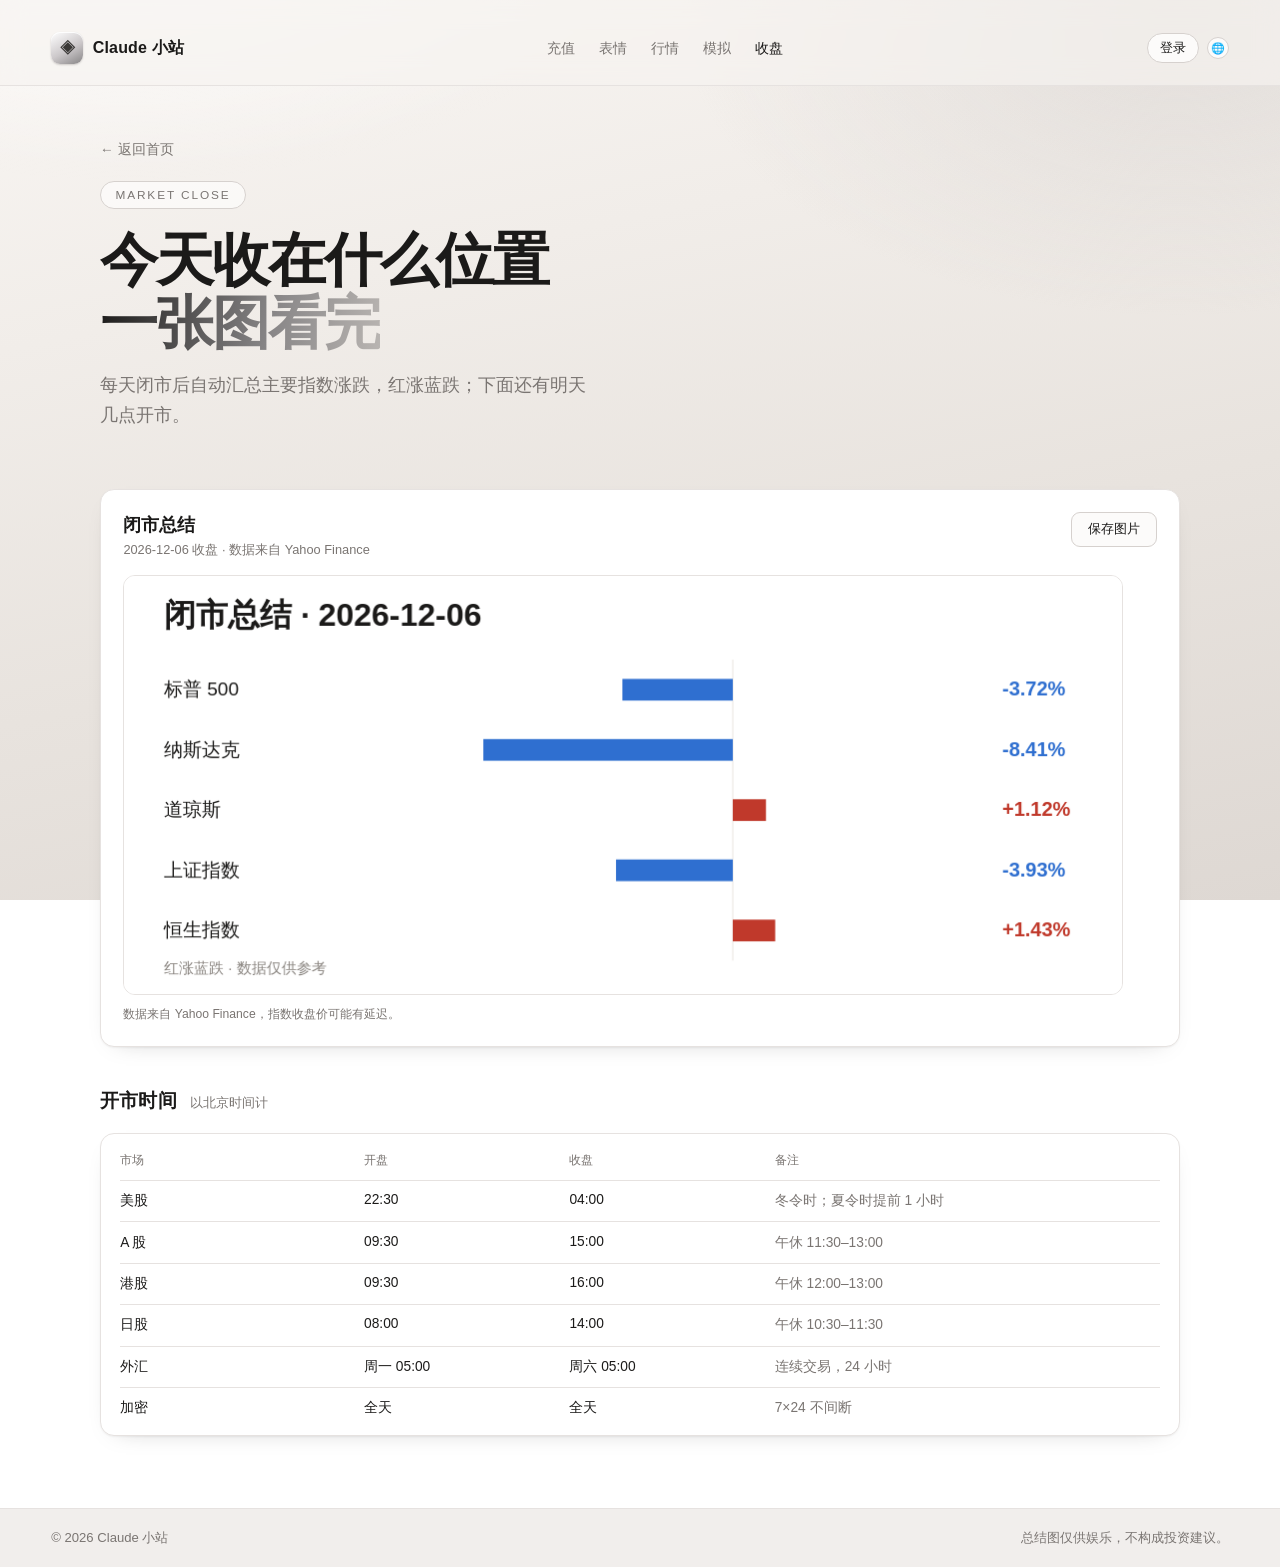
==== close.html @ b7e1d16d "Replace logs page with emoji gallery: close.html" ====
<!DOCTYPE html>
<html lang="zh-CN">
<head>
<meta charset="UTF-8" />
<meta name="viewport" content="width=device-width, initial-scale=1.0" />
<title>收盘总结 · Claude 小站</title>
<meta name="description" content="每日闭市总结图与次日开市时间。" />
<link rel="stylesheet" href="style.css?v=25" />
</head>
<body>
  <div class="glow" aria-hidden="true"></div>

  <header>
    <a class="brand" href="index.html"><span class="mark">◈</span> Claude 小站</a>
    <nav>
      <a href="recharge.html">充值</a>
      <a href="emoji.html">表情</a>
      <a href="stocks.html">行情</a>
      <a href="sim.html">模拟</a>
      <a href="close.html" class="active">收盘</a>
    </nav>
    <div class="user-area" id="userArea">
      <button class="user-btn" id="userBtn" aria-haspopup="dialog">登录</button>
    </div>
  </header>

  <main>
    <a class="back" href="index.html">← 返回首页</a>

    <div class="hero">
      <span class="eyebrow">Market Close</span>
      <h1>今天收在什么位置<br /><span class="grad">一张图看完</span></h1>
      <p class="lead">每天闭市后自动汇总主要指数涨跌，红涨蓝跌；下面还有明天几点开市。</p>
    </div>

    <section class="close-card card">
      <div class="close-head">
        <div>
          <h2 id="closeTitle">闭市总结</h2>
          <p id="closeDate" class="close-date">--</p>
        </div>
        <button class="btn btn-ghost" id="saveImg">保存图片</button>
      </div>
      <canvas id="closeCanvas" width="1000" height="420"></canvas>
      <p class="close-note" id="closeNote">数据来自 Yahoo Finance，指数收盘价可能有延迟。</p>
    </section>

    <section class="hours">
      <div class="sec-head"><h2>开市时间</h2><span>以北京时间计</span></div>
      <div class="card hours-table">
        <div class="hours-row hours-head"><span>市场</span><span>开盘</span><span>收盘</span><span>备注</span></div>
        <div class="hours-row"><span>美股</span><span>22:30</span><span>04:00</span><span>冬令时；夏令时提前 1 小时</span></div>
        <div class="hours-row"><span>A 股</span><span>09:30</span><span>15:00</span><span>午休 11:30–13:00</span></div>
        <div class="hours-row"><span>港股</span><span>09:30</span><span>16:00</span><span>午休 12:00–13:00</span></div>
        <div class="hours-row"><span>日股</span><span>08:00</span><span>14:00</span><span>午休 10:30–11:30</span></div>
        <div class="hours-row"><span>外汇</span><span>周一 05:00</span><span>周六 05:00</span><span>连续交易，24 小时</span></div>
        <div class="hours-row"><span>加密</span><span>全天</span><span>全天</span><span>7×24 不间断</span></div>
      </div>
    </section>
  </main>

  <footer>
    <span>© <span id="year">2026</span> Claude 小站</span>
    <span>总结图仅供娱乐，不构成投资建议。</span>
  </footer>

  <div class="rotate-tip" aria-hidden="true">
    <div class="rotate-box">
      <div class="rotate-icon">↻</div>
      <p>把手机横过来用呀～</p>
      <span>横屏之后内容更舒服</span>
    </div>
  </div>

  <div class="user-modal" id="userModal" hidden>
    <div class="user-panel" role="dialog" aria-modal="true" aria-label="账号与资料">
      <button class="user-close" id="userClose" aria-label="关闭">×</button>
      <div id="loginBox">
        <h3>登录</h3>
        <div class="login-tabs" id="loginTabs">
          <button type="button" data-provider="wechat" class="on">微信</button>
          <button type="button" data-provider="qq">QQ</button>
          <button type="button" data-provider="email">邮箱</button>
        </div>
        <label><span id="acctLabel">微信号</span><input id="lAccount" placeholder="输入微信号" autocomplete="off" /></label>
        <label>昵称（可选）<input id="lName" autocomplete="nickname" placeholder="随便取一个" /></label>
        <label id="passWrap" hidden>密码<input id="lPass" type="password" autocomplete="current-password" placeholder="邮箱登录需要密码" /></label>
        <div class="user-actions"><button class="btn btn-primary" id="loginGo">登录 / 注册</button></div>
        <p class="user-hint">本地模拟登录，账号只存在这台浏览器里，换设备就没了。</p>
      </div>
      <div id="profileBox" hidden>
        <h3>我的资料</h3>
        <label>头像
          <select id="uAvatar">
            <option value="🙂">🙂</option><option value="😺">😺</option><option value="🐶">🐶</option>
            <option value="🐰">🐰</option><option value="🦊">🦊</option><option value="🐼">🐼</option>
            <option value="🐳">🐳</option><option value="🌸">🌸</option><option value="⭐">⭐</option>
          </select>
        </label>
        <label>昵称<input id="uName" /></label>
        <label>QQ 号<input id="uQQ" inputmode="numeric" /></label>
        <label>简介<textarea id="uBio" placeholder="写点啥都行"></textarea></label>
        <div class="user-actions">
          <button class="btn btn-primary" id="uSave">保存</button>
          <button class="btn btn-ghost" id="uLogout">退出</button>
        </div>
        <p class="user-hint">资料只保存在本机浏览器。</p>
      </div>
      <p class="user-msg" id="userMsg"></p>
    </div>
  </div>

  <script src="site.js?v=3"></script>
  <script src="close.js?v=3"></script>
  <script src="pet.js?v=7"></script>
  <script src="i18n.js?v=4"></script>
</body>
</html>
---- style.css ----
:root {
  --bg: #F1EDE9;
  --bg-deep: #DED8D3;
  --field: #EAE5E0;
  --card: #FFFFFF;
  --fg: #1B1A19;
  --muted: #7A7572;
  --line: #D6D1CE;
  --line-soft: #E6E2E0;
  --accent: #2B2A28;
  --accent-soft: #878586;
  --green: #2F7D4F;
  --red: #B34A32;
}
* { box-sizing: border-box; }
html, body { margin: 0; padding: 0; }
body {
  min-height: 100vh;
  background: linear-gradient(168deg, #F9F6F3 0%, #F1EDE9 30%, #E8E3DE 62%, #DED8D3 100%);
  background-attachment: fixed;
  background-repeat: no-repeat;
  color: var(--fg);
  font-family: -apple-system, BlinkMacSystemFont, "Segoe UI", "PingFang SC",
    "Hiragino Sans GB", "Microsoft YaHei", sans-serif;
  display: flex;
  flex-direction: column;
  overflow-x: hidden;
  -webkit-font-smoothing: antialiased;
}
.glow {
  position: fixed; inset: 0; pointer-events: none;
  background:
    radial-gradient(56rem 30rem at 10% -12%, rgba(255, 255, 255, 0.9), transparent 60%),
    radial-gradient(50rem 30rem at 92% 2%, rgba(214, 209, 206, 0.55), transparent 62%),
    radial-gradient(44rem 28rem at 50% 112%, rgba(228, 224, 222, 0.9), transparent 62%);
}
header {
  position: relative; z-index: 1;
  display: flex; align-items: center; justify-content: space-between;
  padding: 2rem clamp(1.2rem, 4vw, 3.4rem) 1.3rem;
  border-bottom: 1px solid var(--line-soft);
  background: rgba(246, 243, 240, 0.66);
  backdrop-filter: blur(12px);
}
.brand { display: flex; align-items: center; gap: 0.6rem; font-weight: 640; letter-spacing: 0.01em; color: var(--fg); text-decoration: none; }
.mark {
  width: 32px; height: 32px; border-radius: 9px;
  background: linear-gradient(150deg, #FFFFFF, #CCC8CA 55%, #878586);
  box-shadow: 0 1px 2px rgba(0,0,0,0.18), inset 0 1px 0 rgba(255,255,255,0.9);
  display: grid; place-items: center; font-size: 15px; color: #3a3836;
}
nav { display: flex; gap: 1.5rem; font-size: 0.9rem; }
nav a { color: var(--muted); text-decoration: none; transition: color 0.2s; }
nav a:hover { color: var(--fg); }
nav a.active { color: var(--fg); font-weight: 560; }
main {
  position: relative; z-index: 1; flex: 1;
  width: min(1080px, 92vw); margin: 0 auto;
  padding: clamp(2rem, 6vh, 4rem) 0 4.5rem;
}
.hero { margin-bottom: 3.2rem; }
.eyebrow {
  display: inline-flex; align-items: center; gap: 0.5rem;
  font-size: 0.74rem; letter-spacing: 0.16em; text-transform: uppercase;
  color: var(--muted); border: 1px solid var(--line); border-radius: 999px;
  padding: 0.38rem 0.9rem; background: rgba(255, 255, 255, 0.6);
}
h1 {
  font-size: clamp(2rem, 5.2vw, 3.6rem); line-height: 1.1;
  letter-spacing: -0.035em; margin: 1.2rem 0 0.9rem; max-width: 22ch;
  color: var(--fg);
}
h1 .grad {
  background: linear-gradient(100deg, #1B1A19, #878586 60%, #B9B5B2);
  -webkit-background-clip: text; background-clip: text; color: transparent;
}
.lead { color: var(--muted); font-size: clamp(0.98rem, 2vw, 1.1rem); line-height: 1.75; max-width: 50ch; margin: 0; }
.lead mark { background: none; color: var(--fg); text-decoration: underline; text-decoration-color: var(--line); text-underline-offset: 3px; }
section { scroll-margin-top: 1.5rem; }
.sec-head { display: flex; align-items: baseline; gap: 0.8rem; margin-bottom: 1.2rem; }
.sec-head h2 { margin: 0; font-size: 1.2rem; letter-spacing: 0.01em; color: var(--fg); }
.sec-head span { color: var(--muted); font-size: 0.84rem; }
.grid { display: grid; grid-template-columns: repeat(auto-fit, minmax(240px, 1fr)); gap: 1rem; }
.card {
  padding: 1.4rem; border-radius: 14px; border: 1px solid var(--line-soft);
  background: var(--card);
  box-shadow: 0 1px 2px rgba(27, 26, 25, 0.05), 0 8px 24px -18px rgba(27, 26, 25, 0.35);
}
.plan .name { color: var(--muted); font-size: 0.85rem; letter-spacing: 0.05em; display: flex; align-items: center; gap: 0.5rem; }
.plan .price { font-size: 2rem; font-weight: 700; margin: 0.5rem 0 0.2rem; letter-spacing: -0.025em; color: var(--fg); }
.plan .price small { font-size: 0.88rem; font-weight: 500; color: var(--muted); }
.plan ul { margin: 0.9rem 0 0; padding: 0; list-style: none; }
.plan li { color: var(--muted); font-size: 0.9rem; line-height: 1.75; padding-left: 1rem; position: relative; }
.plan li::before { content: "·"; position: absolute; left: 0.15rem; color: var(--accent-soft); font-weight: 700; }
.badge {
  display: inline-block; font-size: 0.7rem; padding: 0.16rem 0.5rem; border-radius: 999px;
  background: #F1EFED; border: 1px solid var(--line); color: #6F6A67;
}
.entry-link { text-decoration: none; color: inherit; display: block; transition: transform 0.18s, box-shadow 0.18s; }
.entry-link .card { height: 100%; display: flex; flex-direction: column; }
.entry-link:hover { transform: translateY(-3px); }
.entry-link:hover .card { box-shadow: 0 2px 4px rgba(27, 26, 25, 0.07), 0 18px 40px -20px rgba(27, 26, 25, 0.45); }
.entry-ico {
  width: 42px; height: 42px; border-radius: 11px; display: grid; place-items: center;
  font-size: 19px; color: #3A3836;
  background: linear-gradient(150deg, #FFFFFF, #E4E0DD);
  border: 1px solid var(--line);
  box-shadow: inset 0 1px 0 rgba(255,255,255,0.9);
}
.entry-link h3 { margin: 0.9rem 0 0.4rem; font-size: 1.05rem; color: var(--fg); }
.entry-link p { margin: 0; color: var(--muted); font-size: 0.9rem; line-height: 1.65; }
.entry-link .go { margin-top: 1rem; font-size: 0.86rem; color: var(--fg); font-weight: 560; }
.btn {
  display: inline-flex; align-items: center; justify-content: center; gap: 0.4rem;
  width: 100%; padding: 0.7rem 1rem; border-radius: 9px; font-size: 0.9rem;
  font-weight: 560; text-decoration: none; cursor: pointer; border: none;
  transition: transform 0.15s, box-shadow 0.15s, background 0.15s;
}
.btn-primary { color: #FAF9F7; background: var(--accent); box-shadow: 0 1px 2px rgba(0,0,0,0.2); }
.btn-primary:hover { background: #3A3836; }
.btn-ghost { color: var(--fg); border: 1px solid var(--line); background: #FCFBFA; }
.btn-ghost:hover { background: #F3F1EF; }
.steps { display: grid; grid-template-columns: repeat(auto-fit, minmax(200px, 1fr)); gap: 1rem; margin-top: 1.2rem; }
.step .n {
  width: 27px; height: 27px; border-radius: 8px; display: grid; place-items: center;
  font-size: 0.82rem; font-weight: 700; color: #3A3836;
  background: linear-gradient(150deg, #FFFFFF, #DDD9D6);
  border: 1px solid var(--line);
  box-shadow: inset 0 1px 0 rgba(255,255,255,0.9);
}
.step h3 { margin: 0.7rem 0 0.35rem; font-size: 0.94rem; color: var(--fg); }
.step p { margin: 0; color: var(--muted); font-size: 0.86rem; line-height: 1.65; }
.logbox { display: grid; grid-template-columns: 1fr 1fr; gap: 0.8rem; }
.field label { display: block; font-size: 0.82rem; color: var(--muted); margin-bottom: 0.4rem; }
.field input {
  width: 100%; padding: 0.68rem 0.8rem; border-radius: 9px; font-size: 0.92rem;
  color: var(--fg); background: var(--field); border: 1px solid var(--line);
  outline: none; transition: border-color 0.18s, box-shadow 0.18s, background 0.18s;
}
.field input::placeholder { color: #A9A4A0; }
.field input:focus { background: #FFFFFF; border-color: var(--accent-soft); box-shadow: 0 0 0 3px rgba(135, 133, 134, 0.16); }
.log-actions { display: flex; gap: 0.7rem; margin-top: 0.9rem; }
.log-actions .btn { width: auto; padding: 0.68rem 1.4rem; }
#logResult {
  margin-top: 1rem; border-radius: 10px; border: 1px dashed var(--line);
  background: var(--field); padding: 1rem; font-size: 0.88rem; color: var(--muted);
  line-height: 1.7; white-space: pre-wrap; word-break: break-all; min-height: 3rem;
}
.tickers { display: grid; grid-template-columns: repeat(auto-fit, minmax(200px, 1fr)); gap: 1rem; }
.ticker .sym { font-size: 0.8rem; color: var(--muted); letter-spacing: 0.06em; }
.ticker .q { font-size: 1.55rem; font-weight: 700; margin: 0.35rem 0 0.15rem; letter-spacing: -0.02em; color: var(--fg); }
.ticker .chg { font-size: 0.85rem; font-weight: 560; }
.up { color: var(--green); } .down { color: var(--red); }
.note { margin-top: 0.9rem; color: var(--muted); font-size: 0.8rem; }
.note a { color: #4A4744; text-decoration: underline; text-decoration-color: var(--line); text-underline-offset: 2px; }
.note a:hover { text-decoration-color: var(--accent-soft); }
.back {
  display: inline-flex; align-items: center; gap: 0.35rem;
  margin-bottom: 1.4rem; font-size: 0.86rem; color: var(--muted); text-decoration: none;
}
.back:hover { color: var(--fg); }
footer {
  position: relative; z-index: 1;
  border-top: 1px solid var(--line-soft);
  padding: 1.25rem clamp(1.2rem, 4vw, 3.4rem);
  display: flex; justify-content: space-between; flex-wrap: wrap; gap: 0.6rem;
  color: var(--muted); font-size: 0.82rem;
  background: rgba(224, 218, 213, 0.45);
}
@media (max-width: 640px) {
  nav { gap: 1rem; font-size: 0.84rem; }
  .logbox { grid-template-columns: 1fr; }
}

.touch-sec { margin-top: 3.2rem; }
.touch-card {
  position: relative; border-radius: 18px; overflow: hidden;
  border: 1px solid var(--line-soft); background: var(--card);
  box-shadow: 0 1px 2px rgba(27, 26, 25, 0.06), 0 18px 40px -24px rgba(27, 26, 25, 0.45);
  cursor: pointer; outline: none; user-select: none;
  transition: box-shadow 0.2s, transform 0.2s;
}
.touch-card:hover { box-shadow: 0 2px 4px rgba(27, 26, 25, 0.08), 0 22px 48px -22px rgba(27, 26, 25, 0.5); transform: translateY(-2px); }
.touch-card:focus-visible { box-shadow: 0 0 0 3px rgba(135, 133, 134, 0.3); }
.touch-img { display: block; width: 100%; aspect-ratio: 16 / 9; object-fit: cover; }
.touch-img.pop { animation: pop 0.35s ease-out; }
.touch-hint {
  position: absolute; top: 0.9rem; right: 0.9rem;
  font-size: 0.7rem; letter-spacing: 0.12em;
  padding: 0.28rem 0.62rem; border-radius: 999px;
  color: #4A4744; background: rgba(255, 255, 255, 0.82);
  border: 1px solid rgba(255, 255, 255, 0.6);
}
.touch-caption {
  position: absolute; left: 0; right: 0; bottom: 0;
  padding: 2.6rem 1.4rem 1.2rem;
  background: linear-gradient(transparent, rgba(27, 26, 25, 0.55));
  color: #FFFFFF; font-size: 1rem; line-height: 1.6;
}
.touch-caption span.pop { animation: rise 0.3s ease-out; display: inline-block; }
@keyframes pop { 0% { opacity: 0.35; transform: scale(1.025); } 100% { opacity: 1; transform: scale(1); } }
@keyframes rise { 0% { opacity: 0; transform: translateY(6px); } 100% { opacity: 1; transform: translateY(0); } }

/* ---- hero with desktop pet ---- */
.hero { display: grid; grid-template-columns: minmax(0, 1fr) auto; gap: 2.5rem; align-items: center; margin-bottom: 3.6rem; }
.hero-copy h1 { max-width: 20ch; }
.hero-pet { position: relative; width: 200px; display: flex; flex-direction: column; align-items: center; }
.pet { cursor: pointer; outline: none; filter: drop-shadow(0 14px 22px rgba(27, 26, 25, 0.16)); transition: transform 0.2s; }
.pet:hover { transform: translateY(-3px); }
.pet:focus-visible { border-radius: 50%; box-shadow: 0 0 0 3px rgba(135, 133, 134, 0.3); }
.pet.wiggle { animation: wiggle 0.5s ease-in-out; }
@keyframes wiggle {
  0%, 100% { transform: rotate(0); }
  25% { transform: rotate(-4deg) translateY(-4px); }
  55% { transform: rotate(4deg) translateY(-2px); }
  80% { transform: rotate(-2deg); }
}
.pet-bubble {
  position: absolute; top: 4px; left: 50%;
  transform: translate(-50%, -100%) scale(0.94);
  background: #FFFFFF; border: 1px solid var(--line); border-radius: 12px;
  padding: 0.5rem 0.8rem; font-size: 0.8rem; color: #4A4744; white-space: nowrap;
  box-shadow: 0 10px 26px -14px rgba(27, 26, 25, 0.45);
  opacity: 0; transition: opacity 0.25s, transform 0.25s; pointer-events: none;
}
.pet-bubble.show { opacity: 1; transform: translate(-50%, -100%) scale(1); }
.pet-bubble::after {
  content: ""; position: absolute; left: 50%; bottom: -6px; margin-left: -6px;
  width: 10px; height: 10px; background: #FFFFFF;
  border-right: 1px solid var(--line); border-bottom: 1px solid var(--line);
  transform: rotate(45deg);
}
.pet-shadow { width: 120px; height: 12px; border-radius: 50%; background: rgba(27, 26, 25, 0.14); filter: blur(6px); margin-top: 4px; }

/* ---- stacked photos ---- */
.stack-wrap { display: flex; align-items: center; gap: 2rem; }
.stack { position: relative; width: 340px; height: 200px; flex: none; }
.stack-card {
  position: absolute; inset: 0; border-radius: 14px; overflow: hidden;
  border: 1px solid var(--line-soft); background: #FFFFFF; cursor: pointer;
  box-shadow: 0 10px 26px -18px rgba(27, 26, 25, 0.5);
  transition: transform 0.38s cubic-bezier(0.2, 0.7, 0.3, 1), box-shadow 0.3s;
}
.stack-card img { width: 100%; height: 100%; object-fit: cover; display: block; }
.stack-card.pop { animation: pop 0.35s ease-out; }
.stack-caption { color: var(--muted); font-size: 0.92rem; line-height: 1.7; max-width: 24ch; }

@media (max-width: 820px) {
  .hero { grid-template-columns: 1fr; }
  .hero-pet { order: -1; width: 150px; margin: 0 auto 1.4rem; }
  .pet-img { width: 140px; }
  .stack-wrap { flex-direction: column; align-items: flex-start; gap: 1.2rem; }
  .stack { width: min(340px, 88vw); height: min(200px, 52vw); }
  .stack-caption { max-width: none; }
}

/* ---- pet sizing (uniform box, no layout jump) ---- */
.hero-pet { width: 150px; }
.pet {
  width: 132px; height: 144px;
  display: flex; align-items: flex-end; justify-content: center;
}
.pet-img {
  width: 100%; height: 100%;
  object-fit: contain; object-position: center bottom;
  display: block; transition: transform 0.2s;
}
.pet-img.fade { animation: petIn 0.35s ease-out; }
@keyframes petIn {
  0% { opacity: 0; transform: scale(0.96); }
  100% { opacity: 1; transform: scale(1); }
}
.pet-shadow { width: 88px; height: 10px; margin-top: 2px; }

@media (max-width: 820px) {
  .hero-pet { width: 112px; }
  .pet { width: 104px; height: 114px; }
  .pet-shadow { width: 72px; }
}

/* pet final size */
.hero-pet { width: 132px; }
.pet { width: 116px; height: 126px; }
.pet-shadow { width: 76px; }

/* pet size per user reference */
.hero-pet { width: 184px; }
.pet { width: 160px; height: 170px; }
.pet-shadow { width: 104px; }

/* pet position: a bit toward center */
.hero-pet { margin-right: clamp(2rem, 9vw, 10rem); }
@media (max-width: 820px) { .hero-pet { margin-right: auto; } }

/* pet position: shift right ~1.5cm */
.hero-pet { margin-right: clamp(1rem, 4vw, 4rem); }

/* pet size matched to user red lines (~214px) */
.hero-pet { width: 222px; }
.pet { width: 210px; height: 214px; }
.pet-shadow { width: 132px; }

/* pet final position: further right; bubble at top-left */
.hero-pet { margin-right: 0.5rem; }
.pet-bubble {
  left: 0; top: 6px;
  transform: translate(-102%, -6%) scale(0.94);
  transform-origin: right bottom;
}
.pet-bubble.show { transform: translate(-102%, -6%) scale(1); }
.pet-bubble::after {
  left: auto; right: -6px; top: 14px; bottom: auto;
  border-right: 1px solid var(--line);
  border-bottom: 1px solid var(--line);
  border-top: none; border-left: none;
}
@media (max-width: 820px) {
  .hero-pet { margin-right: auto; }
  .pet-bubble { left: 50%; transform: translate(-50%, -100%) scale(0.94); }
  .pet-bubble.show { transform: translate(-50%, -100%) scale(1); }
  .pet-bubble::after { left: 50%; right: auto; top: auto; bottom: -6px; margin-left: -6px;
    border-right: 1px solid var(--line); border-bottom: 1px solid var(--line);
    border-top: none; border-left: none; }
}

/* idle floating */
@keyframes floaty {
  0%, 100% { transform: translateY(0); }
  50% { transform: translateY(-7px); }
}
.pet { animation: floaty 3.4s ease-in-out infinite; }
.pet.wiggle { animation: wiggle 0.5s ease-in-out; }
.pet-shadow { animation: shadowy 3.4s ease-in-out infinite; }
@keyframes shadowy {
  0%, 100% { transform: scaleX(1); opacity: 1; }
  50% { transform: scaleX(0.92); opacity: 0.75; }
}
@media (prefers-reduced-motion: reduce) {
  .pet, .pet-shadow { animation: none; }
}

/* smoother idle float: composite-only, no per-frame shadow */
.pet {
  filter: none;
  transition: none;
  animation: floaty 3.4s ease-in-out infinite;
  will-change: transform;
  transform: translateZ(0);
  backface-visibility: hidden;
}
@keyframes floaty {
  0%, 100% { transform: translate3d(0, 0, 0); }
  50% { transform: translate3d(0, -7px, 0); }
}
.pet-img { will-change: transform; }
.pet-shadow { animation: none; opacity: 0.9; }

/* landscape prompt on phones / small screens */
.rotate-tip { display: none; }
@media (max-width: 900px) and (orientation: portrait) {
  .rotate-tip {
    display: grid; place-items: center;
    position: fixed; inset: 0; z-index: 999;
    background: rgba(27, 26, 25, 0.94);
    color: #FAF9F7; text-align: center;
    -webkit-backdrop-filter: blur(4px); backdrop-filter: blur(4px);
  }
  .rotate-box { padding: 2rem 1.5rem; }
  .rotate-icon { font-size: 3rem; line-height: 1; margin-bottom: 1.1rem; animation: rot 2.4s ease-in-out infinite; }
  .rotate-box p { margin: 0 0 0.4rem; font-size: 1.05rem; letter-spacing: 0.06em; }
  .rotate-box span { font-size: 0.82rem; color: rgba(250, 249, 247, 0.6); }
  @keyframes rot {
    0%, 100% { transform: rotate(0deg); }
    50% { transform: rotate(90deg); }
  }
}

/* ---- account / profile ---- */
.user-area { display: flex; align-items: center; }
.user-btn {
  display: inline-flex; align-items: center; gap: 0.45rem;
  padding: 0.34rem 0.75rem; border-radius: 999px;
  border: 1px solid var(--line); background: #FCFBFA; color: var(--fg);
  font-size: 0.84rem; cursor: pointer; font-family: inherit;
  transition: background 0.15s;
}
.user-btn:hover { background: #F3F1EF; }
.user-avatar {
  width: 24px; height: 24px; border-radius: 50%;
  display: grid; place-items: center; font-size: 13px;
  background: linear-gradient(150deg, #FFFFFF, #DDD9D6);
  border: 1px solid var(--line);
}
.user-name { max-width: 8rem; overflow: hidden; text-overflow: ellipsis; white-space: nowrap; }
.user-modal {
  position: fixed; inset: 0; z-index: 900;
  display: grid; place-items: center;
  background: rgba(27, 26, 25, 0.35);
  -webkit-backdrop-filter: blur(3px); backdrop-filter: blur(3px);
}
.user-modal[hidden] { display: none; }
.user-panel {
  position: relative; width: min(360px, 90vw);
  background: #FFFFFF; border-radius: 16px;
  border: 1px solid var(--line-soft); padding: 1.4rem;
  box-shadow: 0 30px 70px -34px rgba(27, 26, 25, 0.6);
}
.user-panel h3 { margin: 0 0 1rem; font-size: 1.05rem; }
.user-panel label { display: block; font-size: 0.8rem; color: var(--muted); margin-bottom: 0.72rem; }
.user-panel input, .user-panel textarea, .user-panel select {
  width: 100%; margin-top: 0.35rem; padding: 0.55rem 0.7rem;
  border-radius: 8px; border: 1px solid var(--line); background: var(--field);
  color: var(--fg); font-family: inherit; font-size: 0.88rem;
}
.user-panel textarea { min-height: 64px; resize: vertical; }
.user-panel input:focus, .user-panel textarea:focus, .user-panel select:focus {
  outline: none; background: #FFFFFF; border-color: var(--accent-soft);
  box-shadow: 0 0 0 3px rgba(135, 133, 134, 0.16);
}
.user-actions { display: flex; gap: 0.6rem; margin-top: 0.4rem; }
.user-actions .btn { width: auto; flex: 1; }
.user-hint { margin: 0.8rem 0 0; font-size: 0.74rem; color: var(--muted); line-height: 1.6; }
.user-msg { margin: 0.6rem 0 0; min-height: 1em; font-size: 0.78rem; color: var(--red); }
.user-close {
  position: absolute; top: 0.7rem; right: 0.7rem;
  width: 28px; height: 28px; border-radius: 50%;
  border: 1px solid var(--line); background: #FCFBFA; color: var(--muted);
  cursor: pointer; font-size: 16px; line-height: 1; font-family: inherit;
}
.user-close:hover { background: #F3F1EF; color: var(--fg); }
@media (max-width: 640px) { .user-name { display: none; } }

/* ---- markets page ---- */
.search-row { display: flex; gap: 0.7rem; margin-bottom: 0.9rem; }
.search-row input {
  flex: 1; padding: 0.7rem 0.9rem; border-radius: 10px; border: 1px solid var(--line);
  background: var(--field); color: var(--fg); font-family: inherit; font-size: 0.94rem;
}
.search-row input:focus {
  outline: none; background: #FFFFFF; border-color: var(--accent-soft);
  box-shadow: 0 0 0 3px rgba(135, 133, 134, 0.16);
}
.search-row .btn { width: auto; padding: 0 1.1rem; }
.quick { display: flex; flex-wrap: wrap; gap: 0.5rem; margin-bottom: 0.9rem; }
.chip {
  border: 1px solid var(--line); background: #FCFBFA; border-radius: 999px;
  padding: 0.3rem 0.72rem; font-size: 0.78rem; color: var(--fg); cursor: pointer; font-family: inherit;
}
.chip:hover { background: #F3F1EF; }
.search-results {
  display: grid; gap: 0.2rem; background: #FFFFFF; border: 1px solid var(--line-soft);
  border-radius: 12px; padding: 0.4rem; margin-bottom: 1rem;
}
.search-results[hidden] { display: none; }
.sr-row {
  display: flex; align-items: center; gap: 0.7rem; width: 100%; text-align: left;
  background: none; border: none; padding: 0.55rem 0.6rem; border-radius: 8px;
  cursor: pointer; font-family: inherit; font-size: 0.86rem; color: var(--fg);
}
.sr-row:hover { background: #F5F2EF; }
.sr-row b { min-width: 5.5rem; }
.sr-row span { flex: 1; color: var(--muted); overflow: hidden; text-overflow: ellipsis; white-space: nowrap; }
.sr-row em { font-style: normal; font-size: 0.72rem; color: var(--muted); }
.sr-empty { padding: 0.6rem; color: var(--muted); font-size: 0.84rem; }

.chart-card { padding: 1.2rem; }
.chart-head { display: flex; justify-content: space-between; align-items: flex-start; gap: 1rem; flex-wrap: wrap; }
.chart-title .sym { font-size: 1.15rem; font-weight: 700; }
.chart-title .mkt-name { color: var(--muted); font-size: 0.84rem; margin-top: 0.15rem; }
.chart-quote { text-align: right; }
.chart-quote #chartPrice { font-size: 1.5rem; font-weight: 700; letter-spacing: -0.02em; }
.chart-quote #chartChg { display: block; font-size: 0.84rem; margin-top: 0.15rem; }
.ranges { display: flex; gap: 0.4rem; margin: 0.9rem 0 0.4rem; }
.ranges button {
  border: 1px solid var(--line); background: #FCFBFA; border-radius: 8px;
  padding: 0.26rem 0.7rem; font-size: 0.76rem; color: var(--muted); cursor: pointer; font-family: inherit;
}
.ranges button.on { background: var(--accent); color: #FAF9F7; border-color: var(--accent); }
.chart { height: 420px; width: 100%; }
.chart-status { margin-top: 0.6rem; font-size: 0.76rem; color: var(--muted); min-height: 1em; }

.fx-grid { display: grid; grid-template-columns: repeat(auto-fit, minmax(170px, 1fr)); gap: 0.8rem; }
.fx-card { padding: 1rem 1.1rem; }
.fx-pair { font-size: 0.76rem; color: var(--muted); letter-spacing: 0.06em; }
.fx-val { font-size: 1.3rem; font-weight: 700; margin: 0.3rem 0 0.2rem; }
.fx-chg { font-size: 0.78rem; color: var(--muted); }

.sim-grid { display: grid; grid-template-columns: minmax(0, 1fr) minmax(0, 1.1fr); gap: 1rem; }
.sim-panel .sim-stats { display: flex; gap: 1.4rem; margin-bottom: 1rem; flex-wrap: wrap; }
.sim-stat span { display: block; font-size: 0.76rem; color: var(--muted); }
.sim-stat b { font-size: 1.15rem; }
.dir-switch {
  display: flex; background: #F1EFED; border: 1px solid var(--line);
  border-radius: 10px; padding: 2px; margin-bottom: 0.9rem;
}
.dir-switch button {
  flex: 1; border: none; background: none; padding: 0.45rem; border-radius: 8px;
  font-family: inherit; font-size: 0.86rem; color: var(--muted); cursor: pointer;
}
.dir-switch button.on { background: #FFFFFF; color: var(--fg); box-shadow: 0 1px 2px rgba(0,0,0,0.08); }
.dir-switch button.on[data-dir="short"] { color: var(--red); }
.sim-field { display: block; font-size: 0.8rem; color: var(--muted); margin-bottom: 0.8rem; }
.sim-field input[type="number"] {
  width: 100%; margin-top: 0.35rem; padding: 0.55rem 0.7rem; border-radius: 8px;
  border: 1px solid var(--line); background: var(--field); color: var(--fg);
  font-family: inherit; font-size: 0.9rem;
}
.sim-field input[type="range"] { width: 100%; margin-top: 0.6rem; accent-color: var(--accent); }
.sim-hint { font-size: 0.78rem; color: var(--muted); line-height: 1.6; margin-bottom: 0.9rem; }
.sim-actions { display: flex; gap: 0.6rem; }
.sim-actions .btn { width: auto; flex: 1; }
.sim-note { margin: 0.9rem 0 0; font-size: 0.72rem; color: var(--muted); line-height: 1.6; }

.positions-head { font-size: 0.95rem; font-weight: 600; margin-bottom: 0.7rem; }
.pos-empty { color: var(--muted); font-size: 0.85rem; }
.pos-item { border: 1px solid var(--line-soft); border-radius: 10px; padding: 0.8rem; margin-bottom: 0.6rem; }
.pos-top { display: flex; justify-content: space-between; align-items: center; font-size: 0.9rem; }
.pos-dir { font-size: 0.72rem; padding: 0.1rem 0.45rem; border-radius: 999px; border: 1px solid var(--line); }
.pos-dir.long { color: var(--green); }
.pos-dir.short { color: var(--red); }
.pos-line { font-size: 0.78rem; color: var(--muted); margin-top: 0.25rem; }
.pos-line.pnl { font-weight: 600; }
.pos-close { width: auto; margin-top: 0.6rem; padding: 0.35rem 0.9rem; font-size: 0.8rem; }

.toast {
  position: fixed; left: 50%; bottom: 2rem; transform: translate(-50%, 20px);
  background: #1B1A19; color: #FAF9F7; font-size: 0.84rem; padding: 0.65rem 1rem;
  border-radius: 10px; opacity: 0; pointer-events: none; transition: 0.25s;
  z-index: 1000; max-width: 90vw; text-align: center;
}
.toast.show { opacity: 1; transform: translate(-50%, 0); }

@media (max-width: 820px) {
  .sim-grid { grid-template-columns: 1fr; }
  .chart { height: 300px; }
  .chart-quote { text-align: left; }
}

/* hero: only the pet page uses the two-column grid */
.hero { display: block; margin-bottom: 3.6rem; }
.hero:has(.hero-pet) {
  display: grid; grid-template-columns: minmax(0, 1fr) auto;
  gap: 2.5rem; align-items: center;
}
@media (max-width: 820px) {
  .hero:has(.hero-pet) { grid-template-columns: 1fr; }
}

/* ---- paper trading account ---- */
.account-card { margin-bottom: 1.2rem; }
.account-top { display: flex; justify-content: space-between; align-items: center; gap: 1.2rem; flex-wrap: wrap; }
.account-nums { display: grid; grid-template-columns: repeat(auto-fit, minmax(120px, 1fr)); gap: 1rem; flex: 1; }
.acct-num span { display: block; font-size: 0.74rem; color: var(--muted); margin-bottom: 0.2rem; }
.acct-num b { font-size: 1.1rem; letter-spacing: -0.01em; }
.acct-num b.neg { color: var(--red); }
#acctPnl.up { color: var(--red); }
#acctPnl.down { color: #2F6FD0; }
.account-mood { width: 64px; height: 90px; flex: none; display: grid; place-items: center; }
.account-mood img { max-width: 100%; max-height: 100%; object-fit: contain; }
.account-actions { display: flex; align-items: center; gap: 0.8rem; margin-top: 1rem; flex-wrap: wrap; }
.account-actions .btn { width: auto; padding: 0.4rem 1rem; font-size: 0.86rem; }
.account-hint { font-size: 0.76rem; color: var(--muted); }

.sim-tabs { display: flex; gap: 0.5rem; margin-bottom: 1rem; }
.sim-tabs button {
  border: 1px solid var(--line); background: #FCFBFA; border-radius: 10px;
  padding: 0.5rem 1.1rem; font-family: inherit; font-size: 0.88rem; color: var(--muted); cursor: pointer;
}
.sim-tabs button.on { background: var(--accent); color: #FAF9F7; border-color: var(--accent); }
.sim-pane { margin-bottom: 2.6rem; }
.sim-pane[hidden] { display: none; }
.sim-row { display: flex; gap: 1rem; align-items: flex-end; flex-wrap: wrap; }
.sim-row .sim-field { flex: 1; min-width: 180px; }
.sim-field select {
  width: 100%; margin-top: 0.35rem; padding: 0.55rem 0.7rem; border-radius: 8px;
  border: 1px solid var(--line); background: var(--field); color: var(--fg);
  font-family: inherit; font-size: 0.9rem;
}
.sim-price { text-align: right; margin-bottom: 0.8rem; }
.sim-price span { display: block; font-size: 0.74rem; color: var(--muted); }
.sim-price b { font-size: 1.2rem; }
.positions-wrap { margin-top: 0.4rem; }

/* ---- news ---- */
.news-list { display: grid; gap: 0.6rem; }
.news-item {
  display: block; text-decoration: none; color: var(--fg);
  padding: 0.9rem 1rem; border-radius: 12px; border: 1px solid var(--line-soft);
  background: #FFFFFF; transition: border-color 0.15s, transform 0.15s;
}
.news-item:hover { border-color: var(--line); transform: translateY(-1px); }
.news-title { display: block; font-size: 0.92rem; line-height: 1.6; }
.news-meta { display: block; margin-top: 0.35rem; font-size: 0.74rem; color: var(--muted); }
.news-empty { color: var(--muted); font-size: 0.86rem; padding: 0.6rem 0; }

/* ---- market close ---- */
.close-card { margin-bottom: 2.6rem; }
.close-head { display: flex; justify-content: space-between; align-items: flex-start; gap: 1rem; flex-wrap: wrap; }
.close-head h2 { margin: 0; font-size: 1.15rem; }
.close-date { margin: 0.3rem 0 0; font-size: 0.8rem; color: var(--muted); }
#closeCanvas { width: 100%; display: block; margin-top: 1rem; border-radius: 12px; border: 1px solid var(--line-soft); }
.close-note { margin: 0.7rem 0 0; font-size: 0.76rem; color: var(--muted); }
.close-head .btn { width: auto; padding: 0.45rem 1rem; font-size: 0.84rem; }

.hours-table { padding: 0.4rem 1.2rem; }
.hours-row { display: grid; grid-template-columns: 1.2fr 1fr 1fr 2fr; gap: 0.8rem; padding: 0.7rem 0; border-bottom: 1px solid var(--line-soft); font-size: 0.86rem; }
.hours-row:last-child { border-bottom: none; }
.hours-head { color: var(--muted); font-size: 0.76rem; }
.hours-row span:last-child { color: var(--muted); }

.toast.warn { background: #8E2F22; }

@media (max-width: 820px) {
  .hours-row { grid-template-columns: 1fr 0.8fr 0.8fr; }
  .hours-row span:last-child { display: none; }
}

/* ---- language switcher ---- */
.lang-switch {
  display: flex; gap: 2px; margin-right: 0.7rem;
  border: 1px solid var(--line); border-radius: 999px; padding: 2px; background: #FCFBFA;
}
.lang-switch button {
  border: none; background: none; font-family: inherit;
  font-size: 0.72rem; padding: 0.24rem 0.5rem; border-radius: 999px;
  color: var(--muted); cursor: pointer; line-height: 1.4;
}
.lang-switch button.on { background: var(--accent); color: #FAF9F7; }
@media (max-width: 640px) { .lang-switch { margin-right: 0.4rem; } }

/* ---- language ball in nav ---- */
.lang-ball {
  width: 22px; height: 22px; padding: 0; margin-left: 0.2rem;
  border: 1px solid var(--line); border-radius: 50%;
  background: #FCFBFA; font-size: 11px; line-height: 1; cursor: pointer;
  display: inline-flex; align-items: center; justify-content: center;
  vertical-align: middle; color: var(--muted);
}
.lang-ball:hover { background: #F3F1EF; color: var(--fg); }
.lang-pop {
  position: fixed; z-index: 950; min-width: 104px;
  background: #FFFFFF; border: 1px solid var(--line-soft); border-radius: 10px;
  box-shadow: 0 18px 40px -20px rgba(27, 26, 25, 0.5);
  padding: 0.25rem; display: flex; flex-direction: column; gap: 2px;
}
.lang-pop button {
  border: none; background: none; font-family: inherit; font-size: 0.82rem;
  padding: 0.42rem 0.7rem; border-radius: 7px; text-align: left;
  color: var(--fg); cursor: pointer;
}
.lang-pop button:hover { background: #F5F2EF; }
.lang-pop button.on { background: #F1EFED; font-weight: 600; }

/* ---- login provider tabs ---- */
.login-tabs {
  display: flex; background: #F1EFED; border: 1px solid var(--line);
  border-radius: 10px; padding: 2px; margin-bottom: 1rem;
}
.login-tabs button {
  flex: 1; border: none; background: none; font-family: inherit;
  font-size: 0.84rem; padding: 0.42rem; border-radius: 8px;
  color: var(--muted); cursor: pointer;
}
.login-tabs button.on { background: #FFFFFF; color: var(--fg); box-shadow: 0 1px 2px rgba(0,0,0,0.08); }
.user-area .lang-ball { margin-left: 0.5rem; }

/* ---- floating pet ---- */
.float-pet {
  position: fixed; right: 22px; bottom: 22px;
  width: 96px; height: 104px; z-index: 880;
  cursor: grab; touch-action: none; user-select: none;
  -webkit-user-select: none;
}
.float-pet:active { cursor: grabbing; }
.float-pet-img {
  width: 100%; height: 100%; object-fit: contain; pointer-events: none;
  filter: drop-shadow(0 8px 14px rgba(27, 26, 25, 0.16));
}
.float-pet.wiggle .float-pet-img { animation: wiggle 0.5s ease-in-out; }
.float-pet-bubble {
  position: absolute; bottom: calc(100% + 8px); left: 50%;
  transform: translate(-50%, 6px);
  background: #FFFFFF; border: 1px solid var(--line); border-radius: 12px;
  padding: 0.42rem 0.7rem; font-size: 0.78rem; color: #4A4744;
  white-space: nowrap; max-width: 62vw; overflow: hidden; text-overflow: ellipsis;
  opacity: 0; pointer-events: none; transition: opacity 0.22s, transform 0.22s;
  box-shadow: 0 10px 24px -14px rgba(27, 26, 25, 0.4);
}
.float-pet-bubble.show { opacity: 1; transform: translate(-50%, 0); }
.float-pet-bubble::after {
  content: ""; position: absolute; left: 50%; bottom: -6px; margin-left: -6px;
  width: 10px; height: 10px; background: #FFFFFF;
  border-right: 1px solid var(--line); border-bottom: 1px solid var(--line);
  transform: rotate(45deg);
}
@media (max-width: 820px) {
  .float-pet { width: 78px; height: 86px; right: 14px; bottom: 14px; }
}

/* ---- simulated payment ---- */
.pay-sim { display: flex; align-items: center; gap: 0.8rem; flex-wrap: wrap; margin: 0 0 2.6rem; }
.pay-sim .btn { width: auto; padding: 0.5rem 1.1rem; font-size: 0.86rem; }
.pay-sim span { font-size: 0.78rem; color: var(--muted); }

/* large pet on recharge page */
.float-pet.big { width: 160px; height: 170px; cursor: default; }
.float-pet.big .float-pet-bubble { font-size: 0.82rem; }
@media (max-width: 820px) {
  .float-pet.big { width: 120px; height: 128px; }
}

/* pet idle float on all pages */
.float-pet { animation: floaty 3.4s ease-in-out infinite; will-change: transform; }
.float-pet.big { width: 160px; height: 170px; }
@media (max-width: 820px) { .float-pet.big { width: 120px; height: 128px; } }
@media (prefers-reduced-motion: reduce) { .float-pet { animation: none; } }
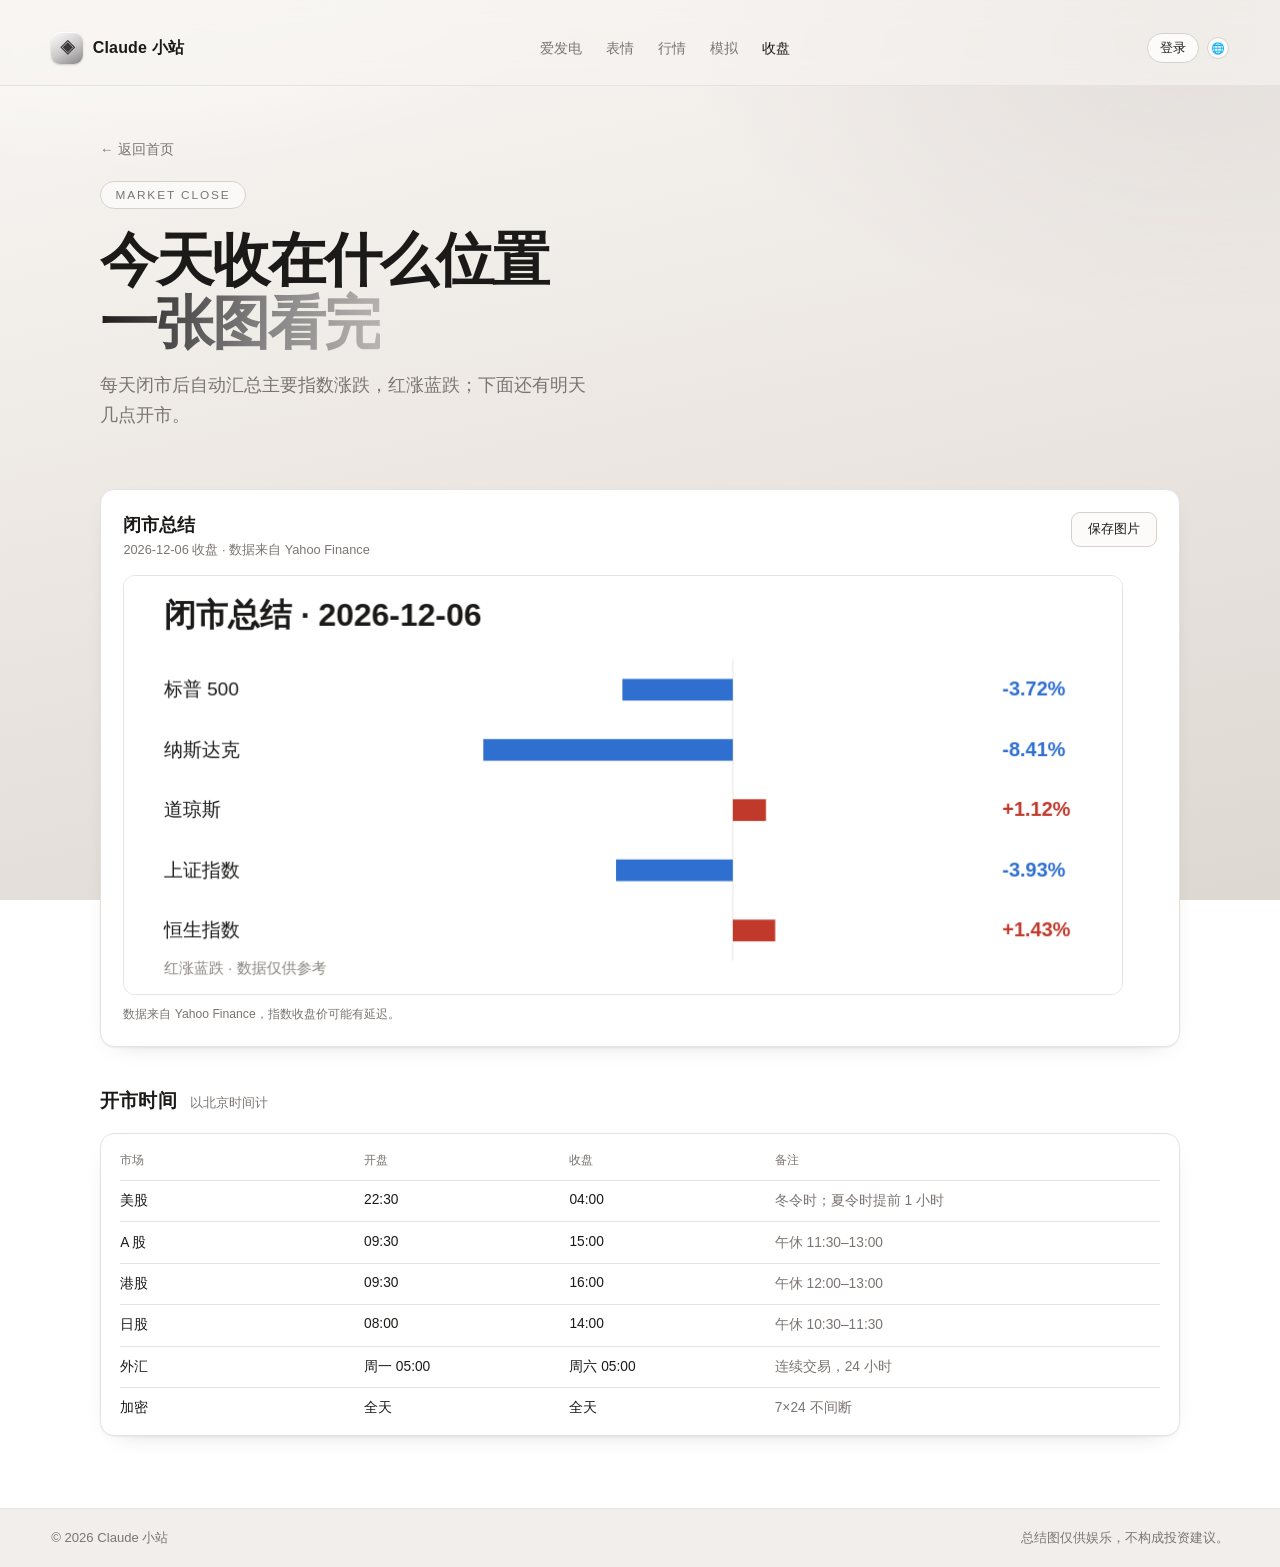
==== commit 3587b1d7: "Switch recharge to Afdian: close.html" ====
--- a/close.html
+++ b/close.html
@@ -5,7 +5,7 @@
 <meta name="viewport" content="width=device-width, initial-scale=1.0" />
 <title>收盘总结 · Claude 小站</title>
 <meta name="description" content="每日闭市总结图与次日开市时间。" />
-<link rel="stylesheet" href="style.css?v=25" />
+<link rel="stylesheet" href="style.css?v=27" />
 </head>
 <body>
   <div class="glow" aria-hidden="true"></div>
@@ -13,7 +13,7 @@
   <header>
     <a class="brand" href="index.html"><span class="mark">◈</span> Claude 小站</a>
     <nav>
-      <a href="recharge.html">充值</a>
+      <a href="recharge.html">爱发电</a>
       <a href="emoji.html">表情</a>
       <a href="stocks.html">行情</a>
       <a href="sim.html">模拟</a>
--- a/style.css
+++ b/style.css
@@ -714,3 +714,43 @@
 .float-pet.big { width: 160px; height: 170px; }
 @media (max-width: 820px) { .float-pet.big { width: 120px; height: 128px; } }
 @media (prefers-reduced-motion: reduce) { .float-pet { animation: none; } }
+
+/* ---- emoji gallery ---- */
+.emoji-grid {
+  display: grid;
+  grid-template-columns: repeat(auto-fill, minmax(140px, 1fr));
+  gap: 1rem;
+}
+.emoji-card {
+  display: block; border-radius: 14px; border: 1px solid var(--line-soft);
+  background: #FFFFFF; padding: 0.8rem;
+  transition: transform 0.18s, box-shadow 0.18s;
+}
+.emoji-card:hover {
+  transform: translateY(-3px);
+  box-shadow: 0 12px 26px -18px rgba(27, 26, 25, 0.4);
+}
+.emoji-card img { width: 100%; height: auto; display: block; }
+
+/* ---- emoji preview layout ---- */
+.emoji-layout {
+  display: grid; grid-template-columns: minmax(0, 1fr) 300px;
+  gap: 1.5rem; align-items: start;
+}
+.emoji-preview {
+  position: sticky; top: 1.5rem;
+  border: 1px solid var(--line-soft); border-radius: 14px;
+  background: #FFFFFF; padding: 1rem; text-align: center;
+  cursor: pointer; transition: box-shadow 0.2s, transform 0.2s;
+  box-shadow: 0 10px 26px -20px rgba(27, 26, 25, 0.4);
+}
+.emoji-preview:hover { box-shadow: 0 14px 32px -18px rgba(27, 26, 25, 0.5); }
+.emoji-preview.pop { animation: pop 0.3s ease-out; }
+.emoji-preview img { width: 100%; height: auto; display: block; }
+.emoji-preview p { margin: 0.7rem 0 0; font-size: 0.78rem; color: var(--muted); }
+.emoji-card { cursor: pointer; padding: 0.6rem; }
+.emoji-card.on { border-color: var(--accent-soft); box-shadow: 0 0 0 3px rgba(135, 133, 134, 0.16); }
+@media (max-width: 820px) {
+  .emoji-layout { grid-template-columns: 1fr; }
+  .emoji-preview { position: static; }
+}
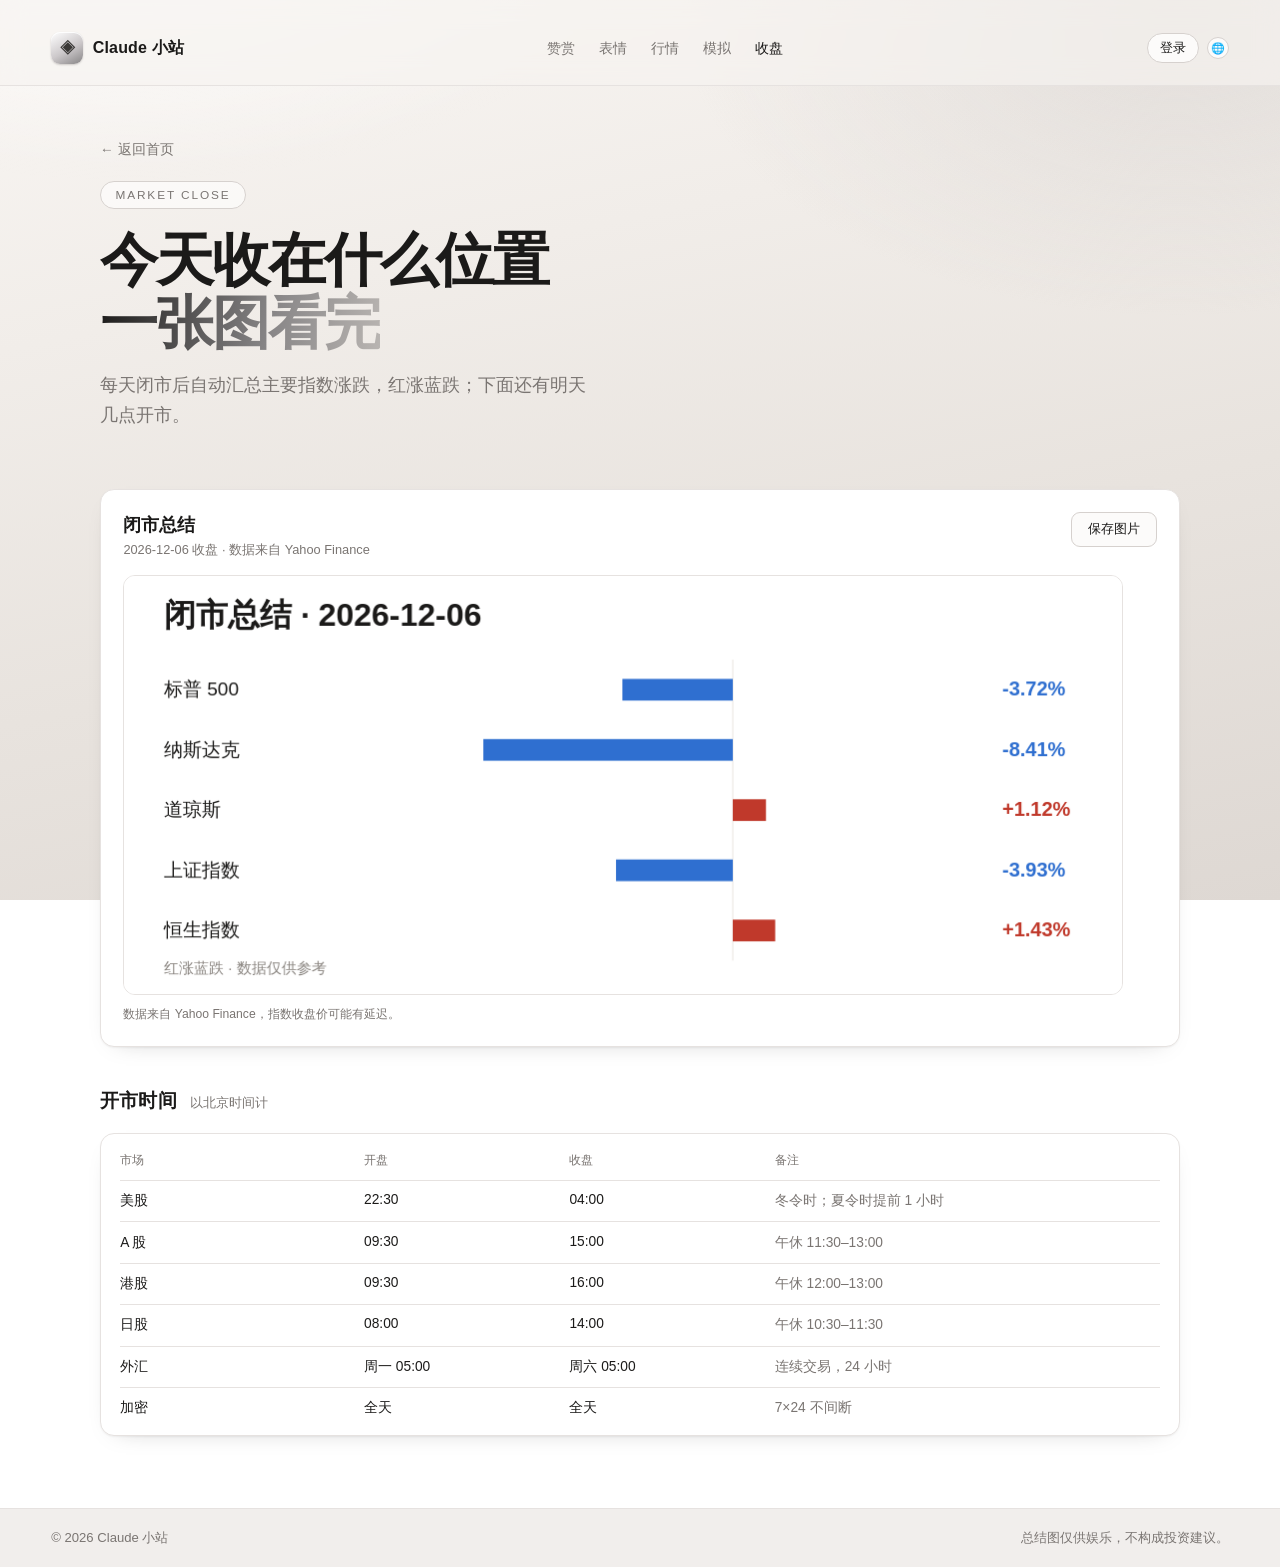
==== commit 75390587: "WeChat reward QR page: close.html" ====
--- a/close.html
+++ b/close.html
@@ -5,7 +5,7 @@
 <meta name="viewport" content="width=device-width, initial-scale=1.0" />
 <title>收盘总结 · Claude 小站</title>
 <meta name="description" content="每日闭市总结图与次日开市时间。" />
-<link rel="stylesheet" href="style.css?v=27" />
+<link rel="stylesheet" href="style.css?v=28" />
 </head>
 <body>
   <div class="glow" aria-hidden="true"></div>
@@ -13,7 +13,7 @@
   <header>
     <a class="brand" href="index.html"><span class="mark">◈</span> Claude 小站</a>
     <nav>
-      <a href="recharge.html">爱发电</a>
+      <a href="recharge.html">赞赏</a>
       <a href="emoji.html">表情</a>
       <a href="stocks.html">行情</a>
       <a href="sim.html">模拟</a>
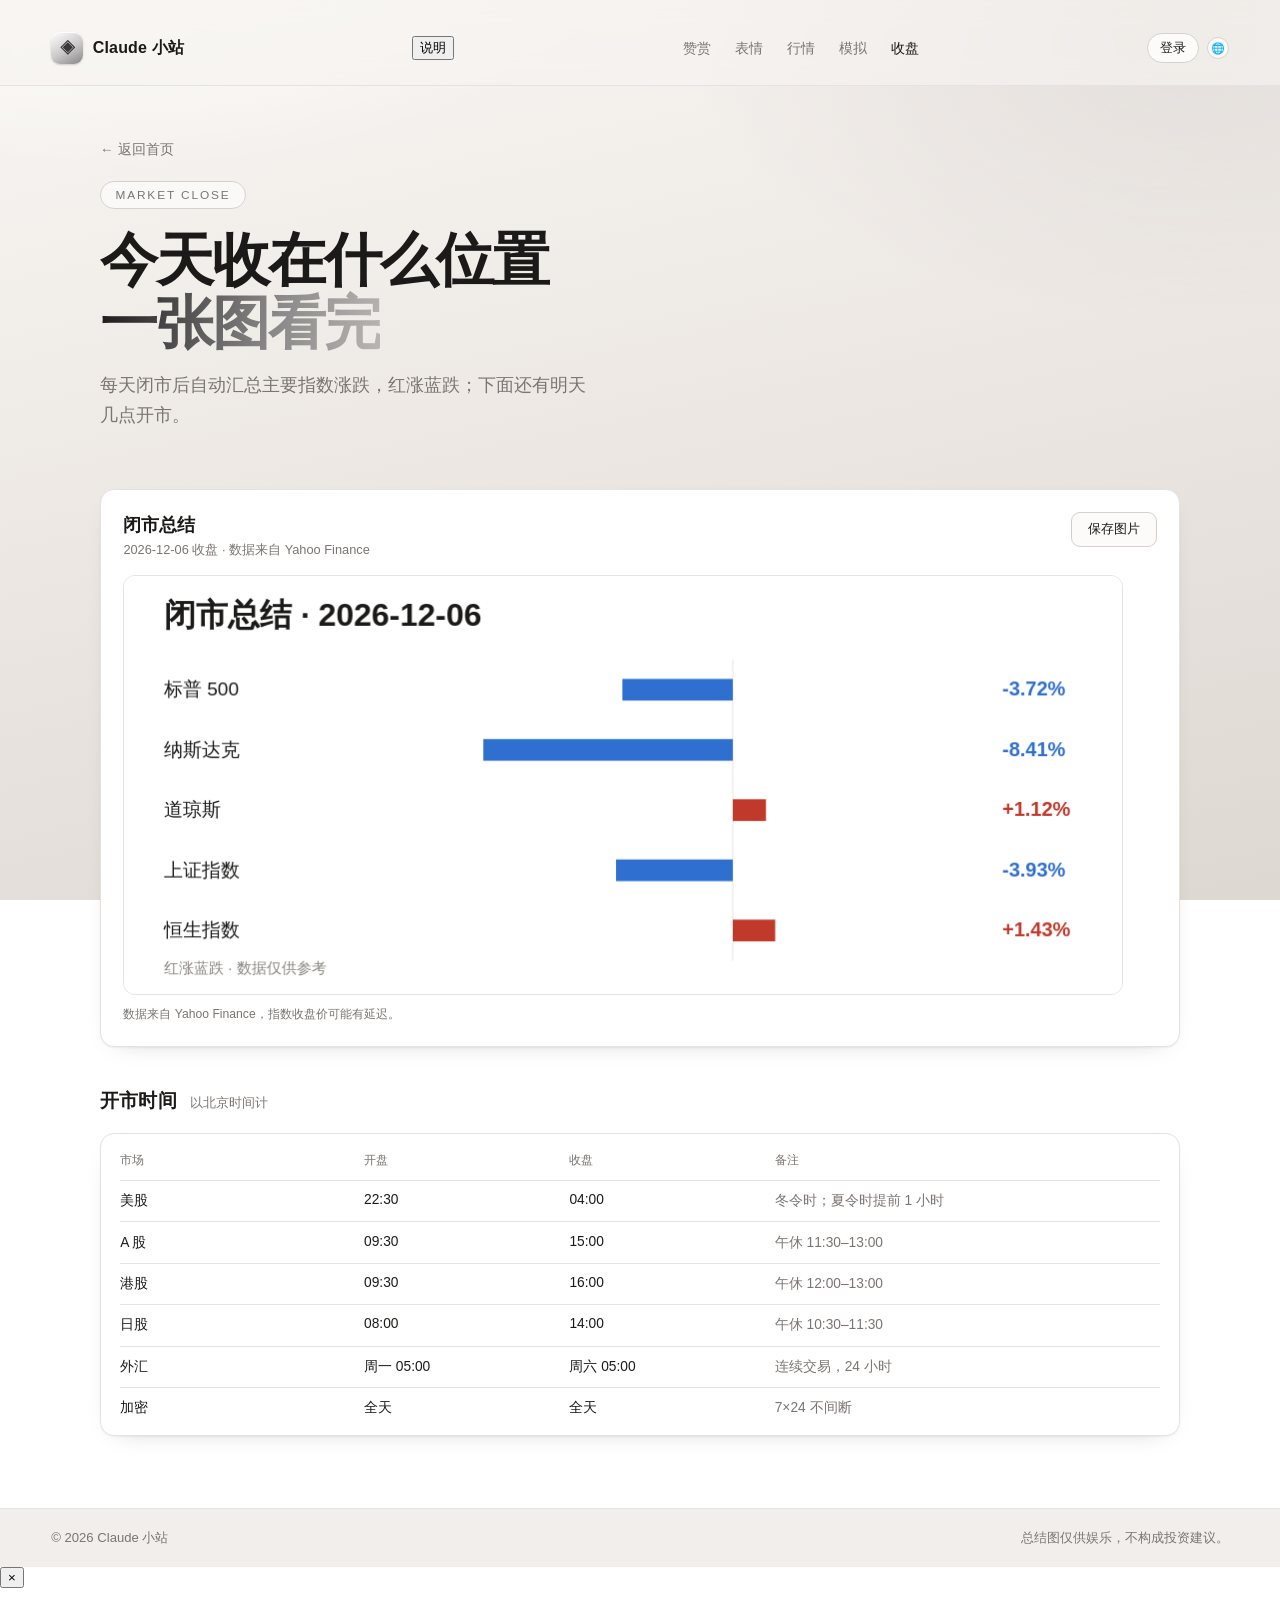
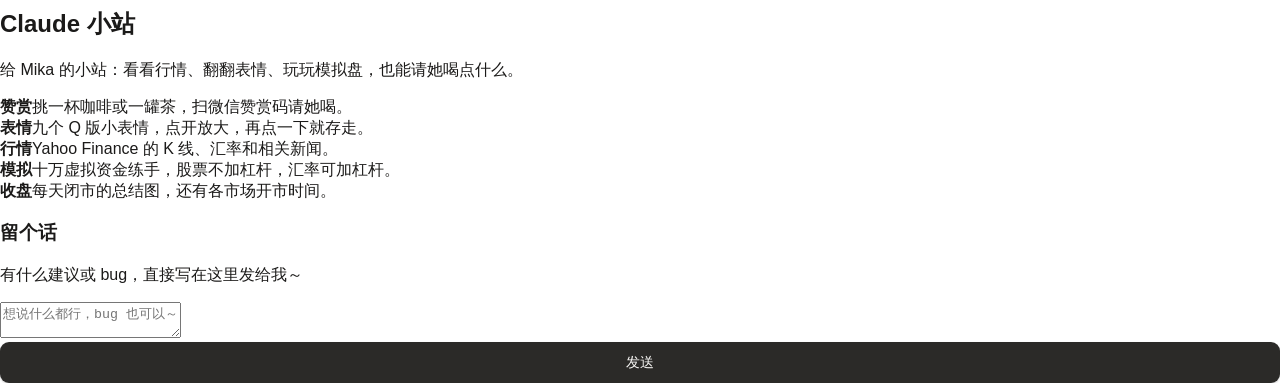
==== commit fd046a4b: "Add about modal with feedback: close.html" ====
--- a/close.html
+++ b/close.html
@@ -5,7 +5,7 @@
 <meta name="viewport" content="width=device-width, initial-scale=1.0" />
 <title>收盘总结 · Claude 小站</title>
 <meta name="description" content="每日闭市总结图与次日开市时间。" />
-<link rel="stylesheet" href="style.css?v=28" />
+<link rel="stylesheet" href="style.css?v=30" />
 </head>
 <body>
   <div class="glow" aria-hidden="true"></div>
@@ -113,6 +113,7 @@
   <script src="site.js?v=3"></script>
   <script src="close.js?v=3"></script>
   <script src="pet.js?v=7"></script>
+  <script src="info.js?v=1"></script>
   <script src="i18n.js?v=4"></script>
 </body>
 </html>
--- a/style.css
+++ b/style.css
@@ -754,3 +754,52 @@
   .emoji-layout { grid-template-columns: 1fr; }
   .emoji-preview { position: static; }
 }
+
+/* ---- reward QR ---- */
+.reward-box {
+  display: flex; gap: 2rem; align-items: center; flex-wrap: wrap;
+  padding: 1.6rem; border-radius: 16px; border: 1px solid var(--line-soft);
+  background: #FFFFFF;
+}
+.reward-box img {
+  width: 260px; max-width: 70vw; height: auto; border-radius: 12px; display: block;
+}
+.reward-tip { flex: 1; min-width: 200px; }
+.reward-tip p { margin: 0 0 0.6rem; color: var(--muted); font-size: 0.92rem; line-height: 1.7; }
+.reward-small { font-size: 0.8rem !important; }
+
+/* ---- drink rewards ---- */
+.drink-grid { display: grid; grid-template-columns: repeat(auto-fit, minmax(220px, 1fr)); gap: 1rem; }
+.drink { display: flex; flex-direction: column; }
+.drink-ico { font-size: 26px; line-height: 1; }
+.drink-price { font-size: 1.5rem; font-weight: 700; margin: 0.5rem 0 0.2rem; letter-spacing: -0.02em; }
+.drink h3 { margin: 0.2rem 0 0.4rem; font-size: 0.98rem; line-height: 1.5; }
+.drink p { margin: 0 0 0.9rem; color: var(--muted); font-size: 0.84rem; line-height: 1.6; flex: 1; }
+.drink .btn { width: auto; align-self: flex-start; padding: 0.42rem 1rem; font-size: 0.84rem; }
+
+/* ---- feedback ---- */
+.feedback-card { padding: 1.3rem; }
+.fb-row { display: grid; grid-template-columns: 1fr 1fr; gap: 0.8rem; }
+.feedback-card label { display: block; font-size: 0.82rem; color: var(--muted); margin-bottom: 0.8rem; }
+.feedback-card input, .feedback-card select, .feedback-card textarea {
+  width: 100%; margin-top: 0.35rem; padding: 0.6rem 0.75rem;
+  border-radius: 9px; border: 1px solid var(--line); background: var(--field);
+  color: var(--fg); font-family: inherit; font-size: 0.9rem;
+}
+.feedback-card textarea { min-height: 96px; resize: vertical; }
+.feedback-card input:focus, .feedback-card select:focus, .feedback-card textarea:focus {
+  outline: none; background: #FFFFFF; border-color: var(--accent-soft);
+  box-shadow: 0 0 0 3px rgba(135, 133, 134, 0.16);
+}
+.fb-actions { display: flex; align-items: center; gap: 0.9rem; flex-wrap: wrap; }
+.fb-actions .btn { width: auto; padding: 0.55rem 1.4rem; }
+.fb-hint { font-size: 0.76rem; color: var(--muted); }
+.fb-sent {
+  padding: 1.4rem; text-align: center; color: var(--green);
+  font-size: 1rem; border: 1px dashed var(--line); border-radius: 12px;
+}
+@media (max-width: 640px) { .fb-row { grid-template-columns: 1fr; } }
+
+/* feedback message */
+.fb-msg { margin: 0.7rem 0 0; font-size: 0.8rem; color: var(--muted); min-height: 1em; }
+.fb-copy { width: auto; margin-top: 0.6rem; padding: 0.4rem 1rem; font-size: 0.82rem; }
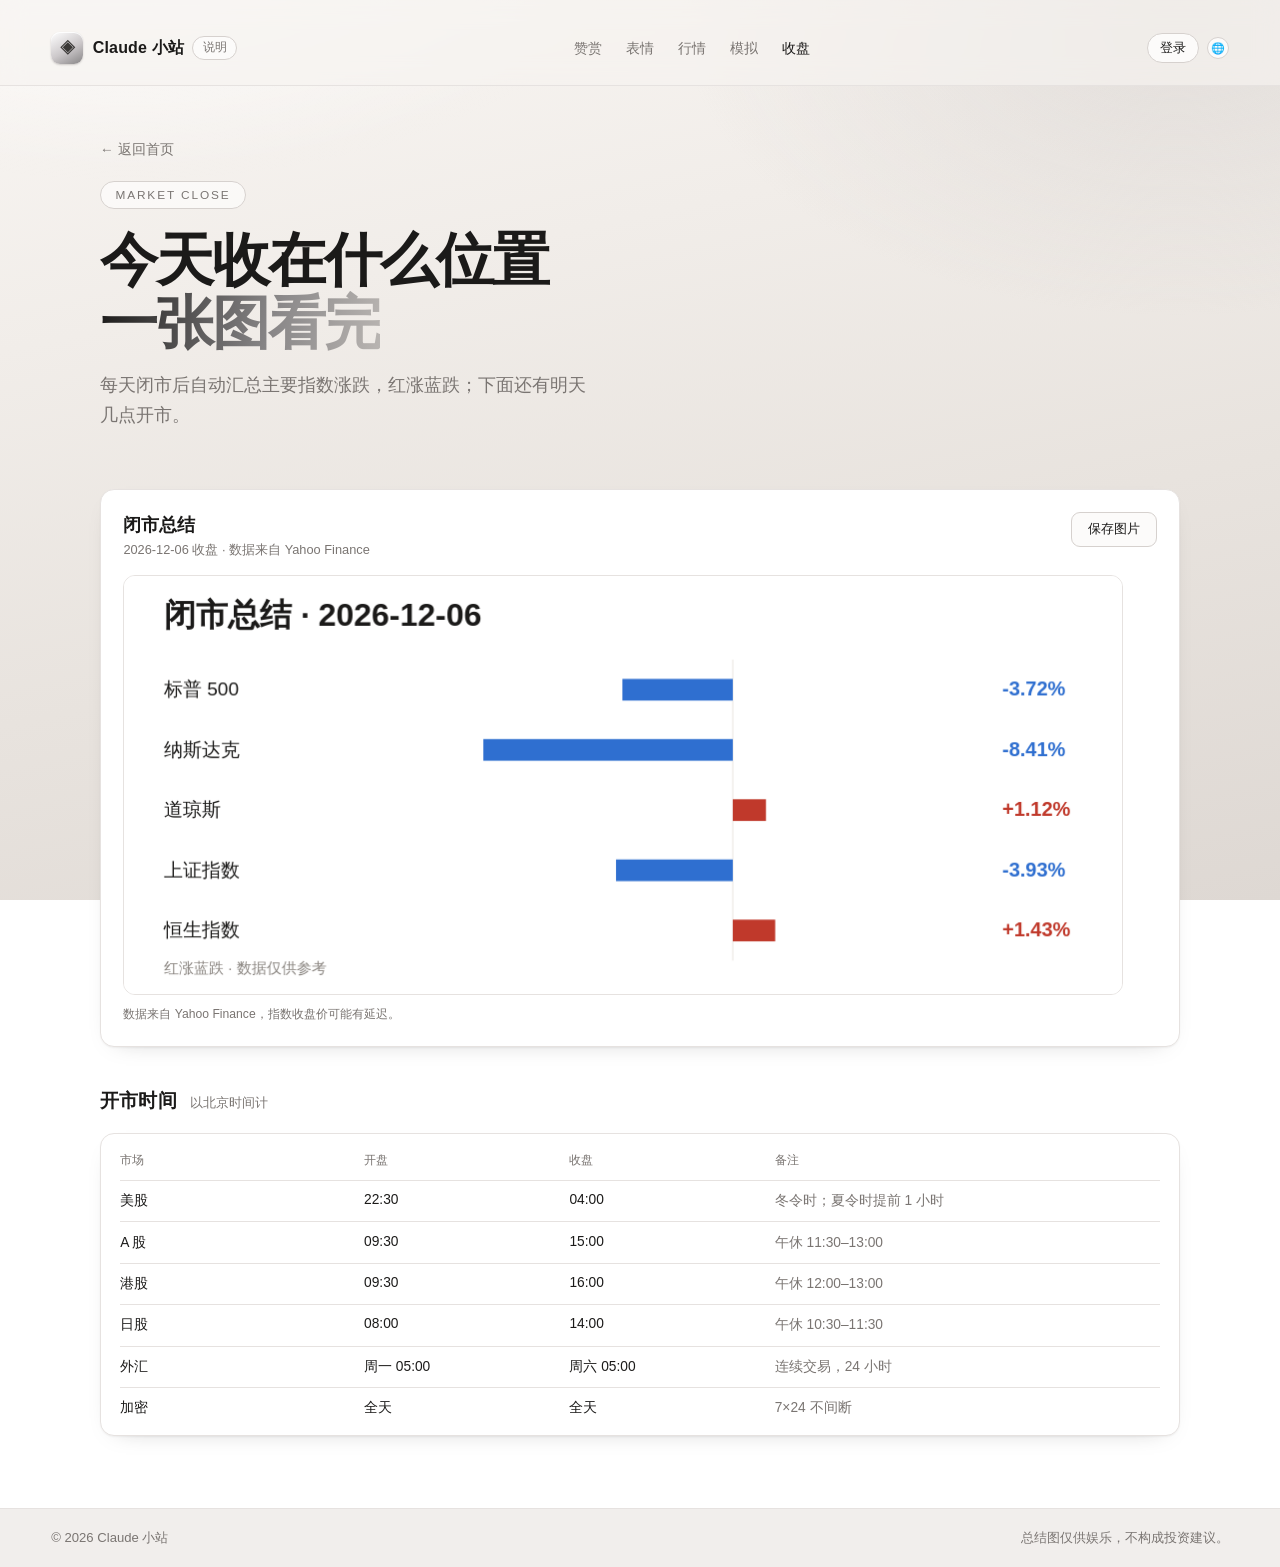
==== commit 00d11bb3: "Bump info.js cache: close.html" ====
--- a/close.html
+++ b/close.html
@@ -113,7 +113,7 @@
   <script src="site.js?v=3"></script>
   <script src="close.js?v=3"></script>
   <script src="pet.js?v=7"></script>
-  <script src="info.js?v=1"></script>
+  <script src="info.js?v=2"></script>
   <script src="i18n.js?v=4"></script>
 </body>
 </html>
--- a/style.css
+++ b/style.css
@@ -803,3 +803,75 @@
 /* feedback message */
 .fb-msg { margin: 0.7rem 0 0; font-size: 0.8rem; color: var(--muted); min-height: 1em; }
 .fb-copy { width: auto; margin-top: 0.6rem; padding: 0.4rem 1rem; font-size: 0.82rem; }
+
+/* ---- about / info modal ---- */
+.info-btn {
+  margin-left: 0.6rem; padding: 0.18rem 0.6rem;
+  border: 1px solid var(--line); border-radius: 999px;
+  background: #FCFBFA; color: var(--muted);
+  font-family: inherit; font-size: 0.74rem; cursor: pointer;
+  transition: background 0.15s, color 0.15s;
+}
+.info-btn:hover { background: #F3F1EF; color: var(--fg); }
+.info-mask {
+  position: fixed; inset: 0; z-index: 990;
+  display: grid; place-items: center;
+  background: rgba(27, 26, 25, 0.24);
+  -webkit-backdrop-filter: blur(9px); backdrop-filter: blur(9px);
+  opacity: 0; pointer-events: none; transition: opacity 0.24s;
+}
+.info-mask.open { opacity: 1; pointer-events: auto; }
+.info-panel {
+  position: relative;
+  width: min(520px, 92vw); max-height: 84vh; overflow: auto;
+  border-radius: 18px; padding: 1.6rem 1.6rem 1.2rem;
+  border: 1px solid rgba(255, 255, 255, 0.6);
+  background: linear-gradient(160deg, #FFFFFF 0%, #F5F0EA 42%, #E8DFD6 100%);
+  box-shadow: 0 34px 80px -34px rgba(27, 26, 25, 0.55);
+  transform: translateY(10px) scale(0.98);
+  transition: transform 0.24s ease-out;
+}
+.info-mask.open .info-panel { transform: translateY(0) scale(1); }
+.info-panel h2 { margin: 0 0 0.5rem; font-size: 1.3rem; letter-spacing: -0.01em; }
+.info-lead { margin: 0 0 1rem; color: var(--muted); font-size: 0.9rem; line-height: 1.7; }
+.info-close {
+  position: absolute; top: 0.7rem; right: 0.7rem;
+  width: 28px; height: 28px; border-radius: 50%;
+  border: 1px solid var(--line); background: #FCFBFA; color: var(--muted);
+  cursor: pointer; font-size: 16px; line-height: 1; font-family: inherit;
+}
+.info-close:hover { background: #F3F1EF; color: var(--fg); }
+.info-list { display: grid; gap: 0.55rem; margin-bottom: 1.2rem; }
+.info-item { display: flex; gap: 0.7rem; font-size: 0.84rem; line-height: 1.6; align-items: baseline; }
+.info-item b {
+  flex: none; min-width: 2.6rem; color: var(--fg); font-weight: 600;
+  font-size: 0.8rem;
+}
+.info-item span { color: var(--muted); }
+.info-feedback {
+  border-top: 1px dashed rgba(135, 133, 134, 0.35);
+  padding-top: 1rem;
+}
+.info-feedback h3 { margin: 0 0 0.3rem; font-size: 0.95rem; }
+.info-hint { margin: 0 0 0.7rem; font-size: 0.78rem; color: var(--muted); }
+.info-feedback textarea {
+  width: 100%; min-height: 84px; resize: vertical;
+  padding: 0.65rem 0.75rem; border-radius: 10px;
+  border: 1px solid var(--line); background: rgba(255, 255, 255, 0.75);
+  color: var(--fg); font-family: inherit; font-size: 0.9rem;
+}
+.info-feedback textarea:focus {
+  outline: none; background: #FFFFFF; border-color: var(--accent-soft);
+  box-shadow: 0 0 0 3px rgba(135, 133, 134, 0.16);
+}
+.info-fb-actions { display: flex; align-items: center; gap: 0.8rem; margin-top: 0.7rem; flex-wrap: wrap; }
+.info-fb-actions .btn { width: auto; padding: 0.5rem 1.3rem; font-size: 0.86rem; }
+.info-msg { font-size: 0.78rem; color: var(--red); min-height: 1em; }
+@media (max-width: 640px) {
+  .info-panel { padding: 1.2rem; }
+  .info-item { font-size: 0.8rem; }
+}
+
+/* brand + info button grouped on the left */
+.brand-wrap { display: flex; align-items: center; gap: 0.5rem; }
+.brand-wrap .info-btn { margin-left: 0; }
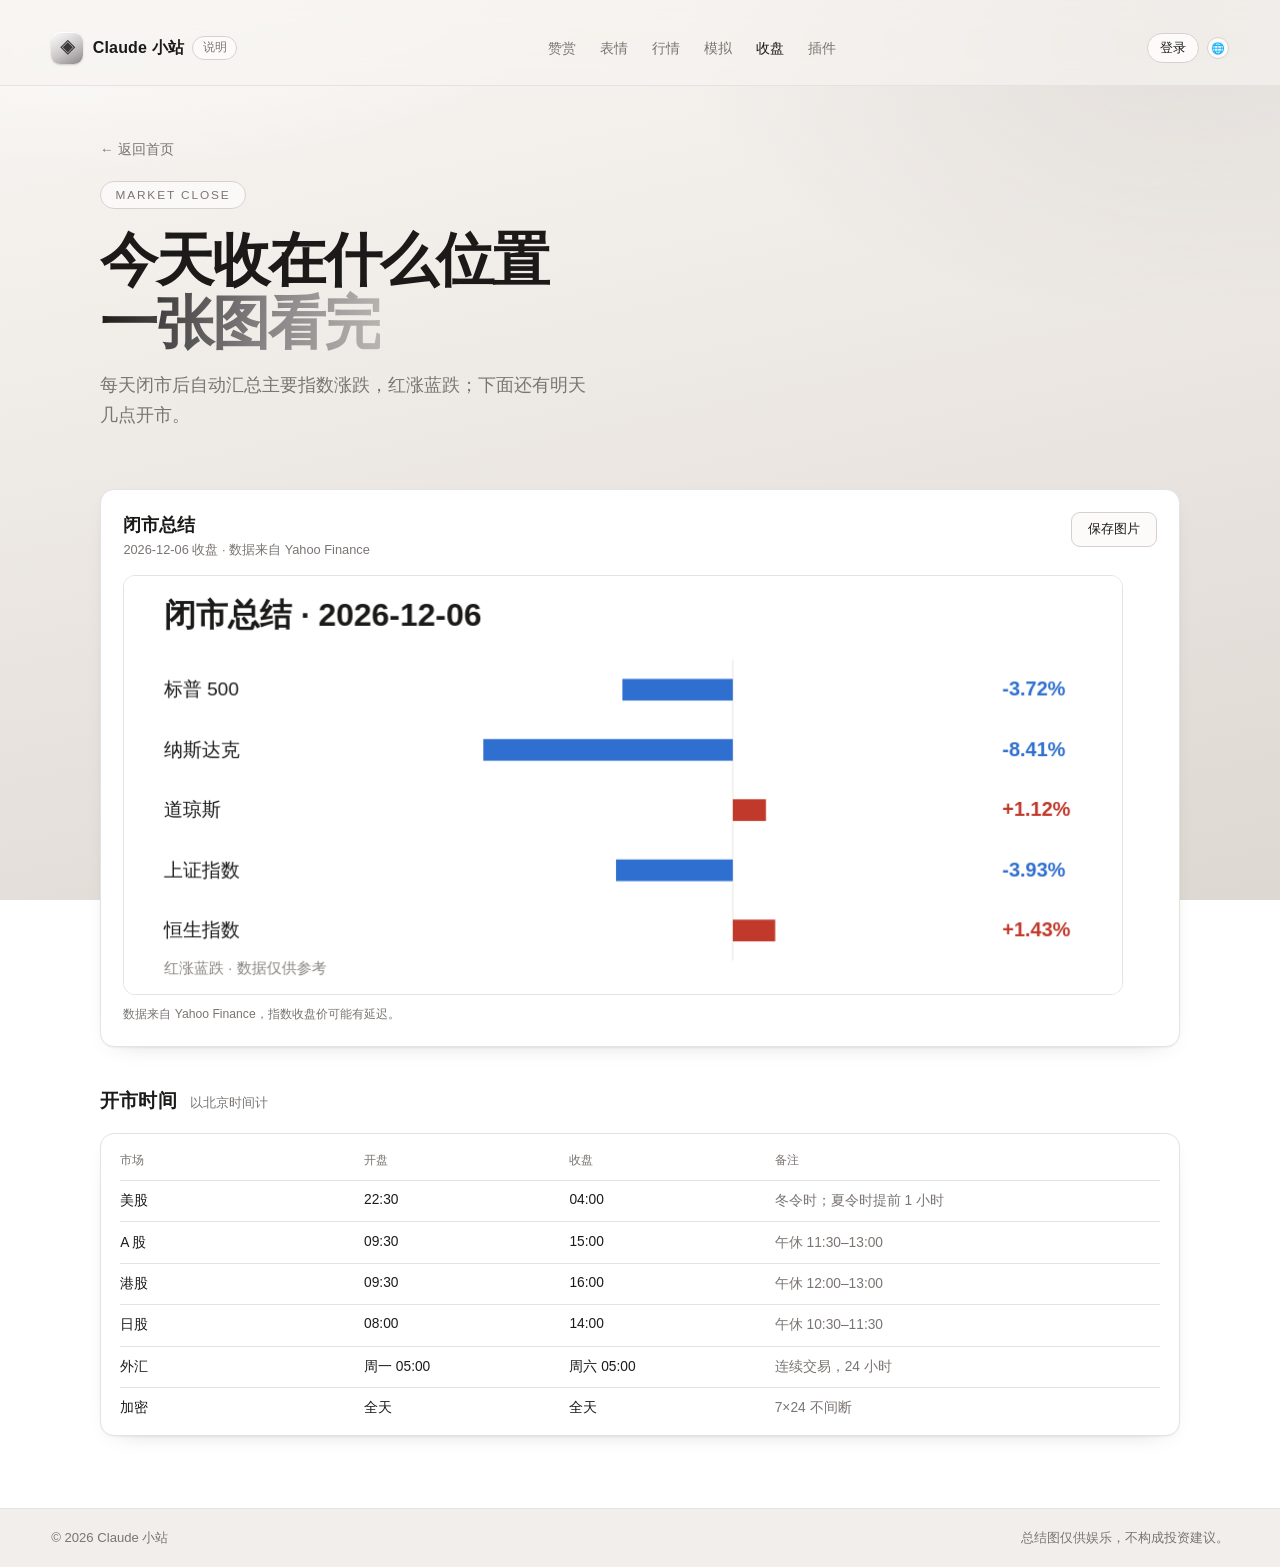
==== commit 89717fcf: "Add plugins page and nav: close.html" ====
--- a/close.html
+++ b/close.html
@@ -5,7 +5,7 @@
 <meta name="viewport" content="width=device-width, initial-scale=1.0" />
 <title>收盘总结 · Claude 小站</title>
 <meta name="description" content="每日闭市总结图与次日开市时间。" />
-<link rel="stylesheet" href="style.css?v=30" />
+<link rel="stylesheet" href="style.css?v=32" />
 </head>
 <body>
   <div class="glow" aria-hidden="true"></div>
@@ -18,6 +18,7 @@
       <a href="stocks.html">行情</a>
       <a href="sim.html">模拟</a>
       <a href="close.html" class="active">收盘</a>
+      <a href="plugins.html">插件</a>
     </nav>
     <div class="user-area" id="userArea">
       <button class="user-btn" id="userBtn" aria-haspopup="dialog">登录</button>
